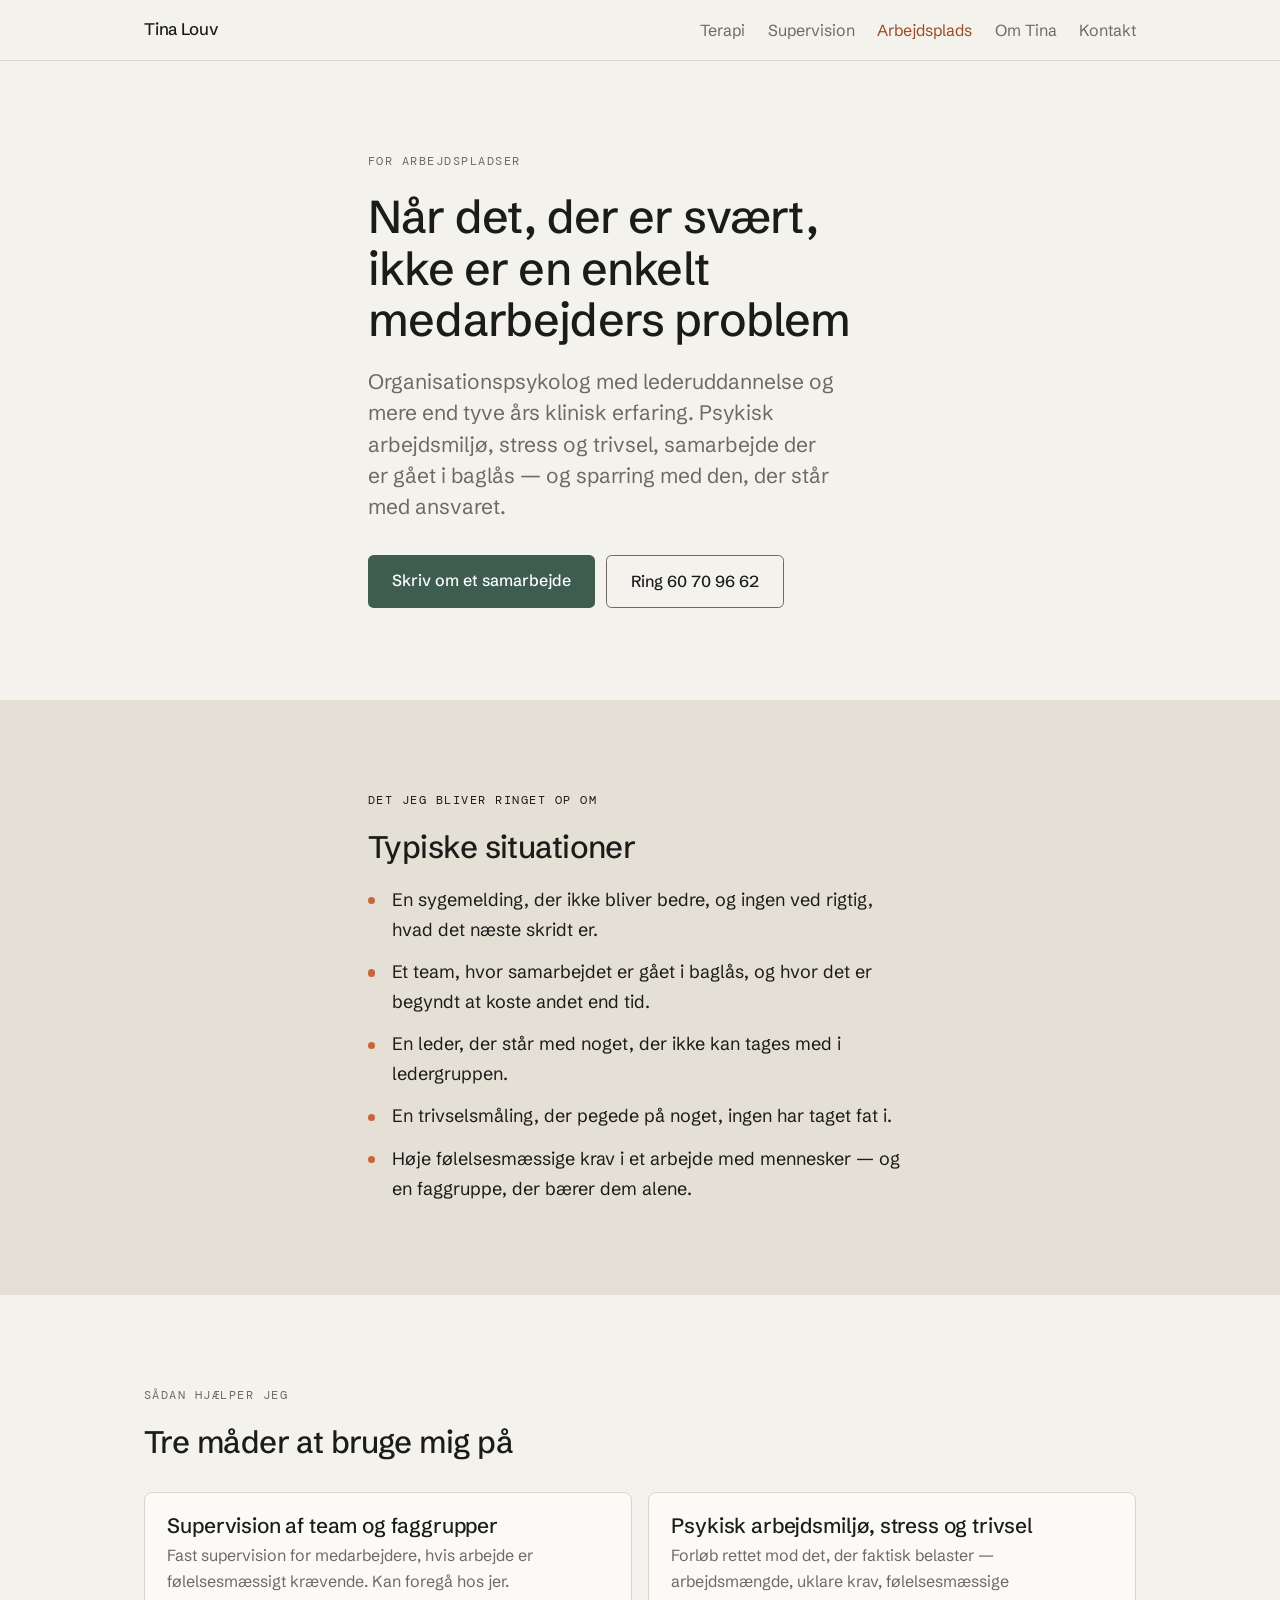
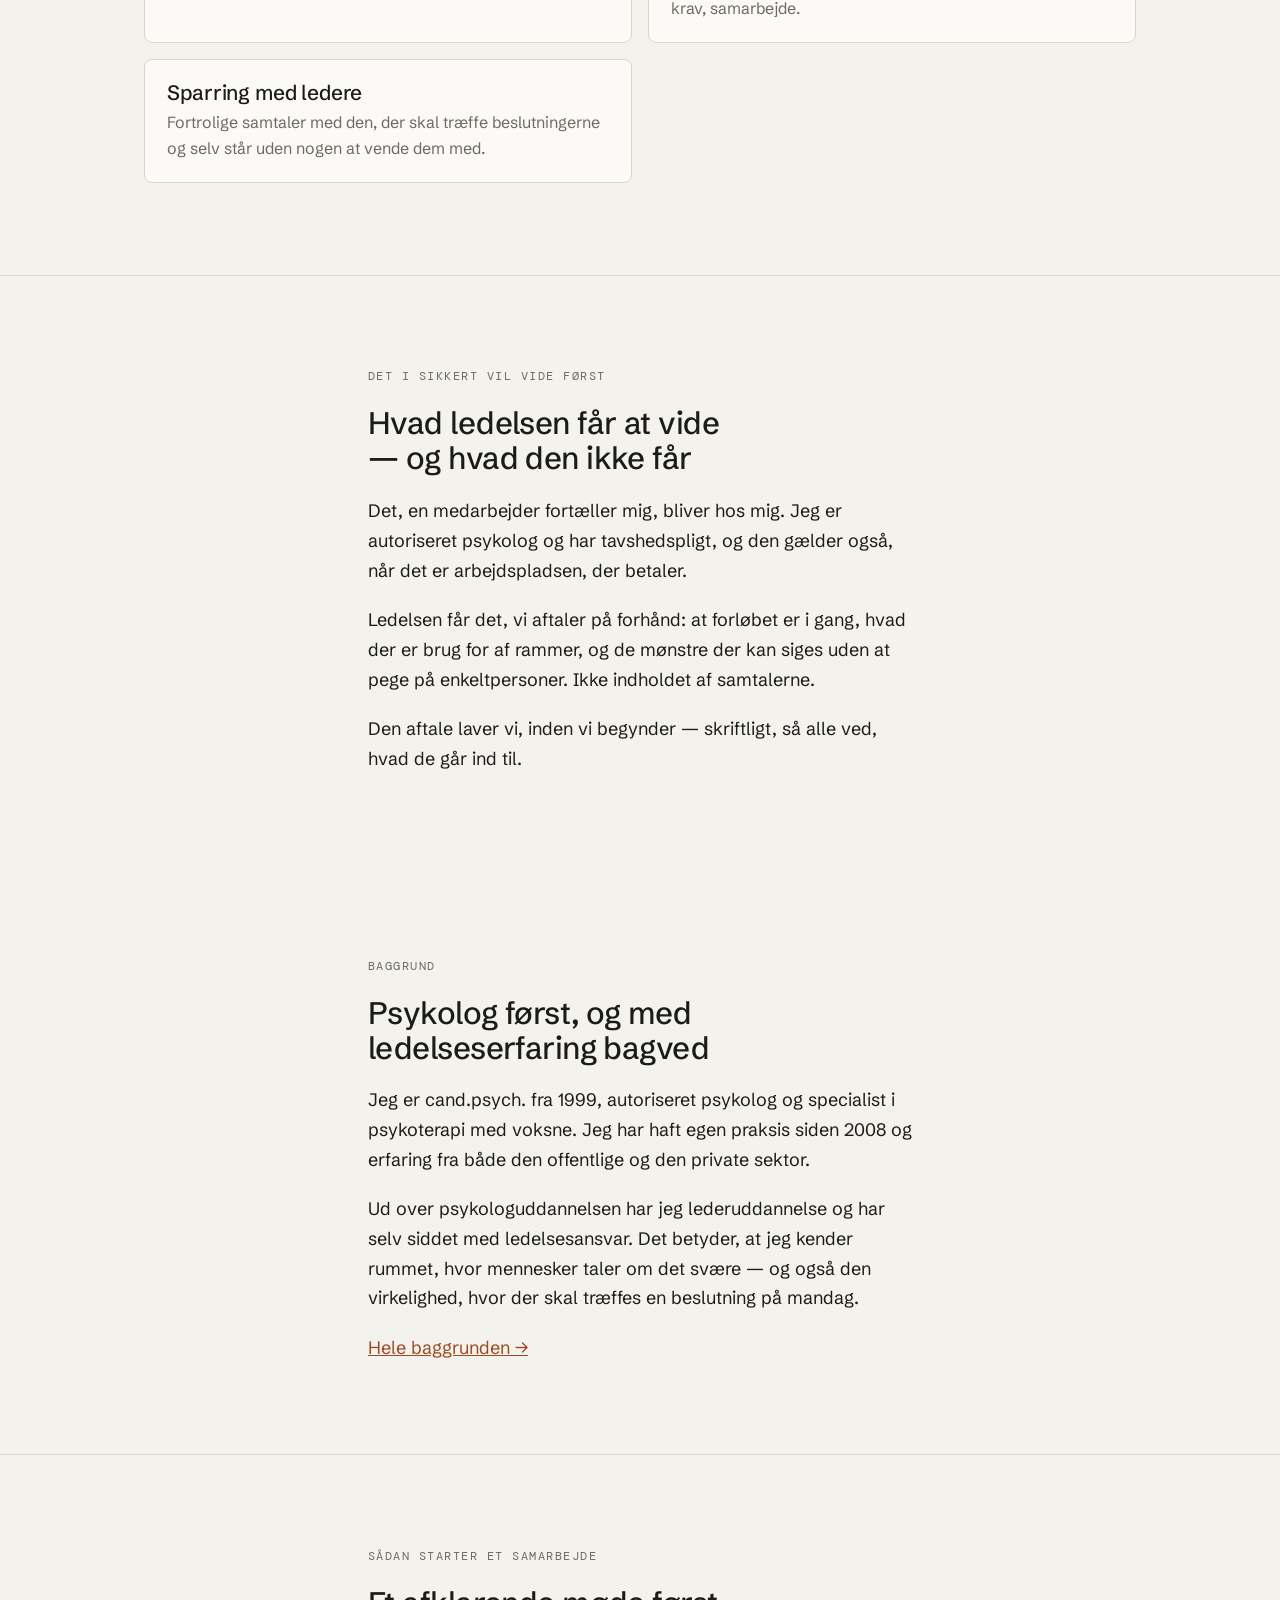
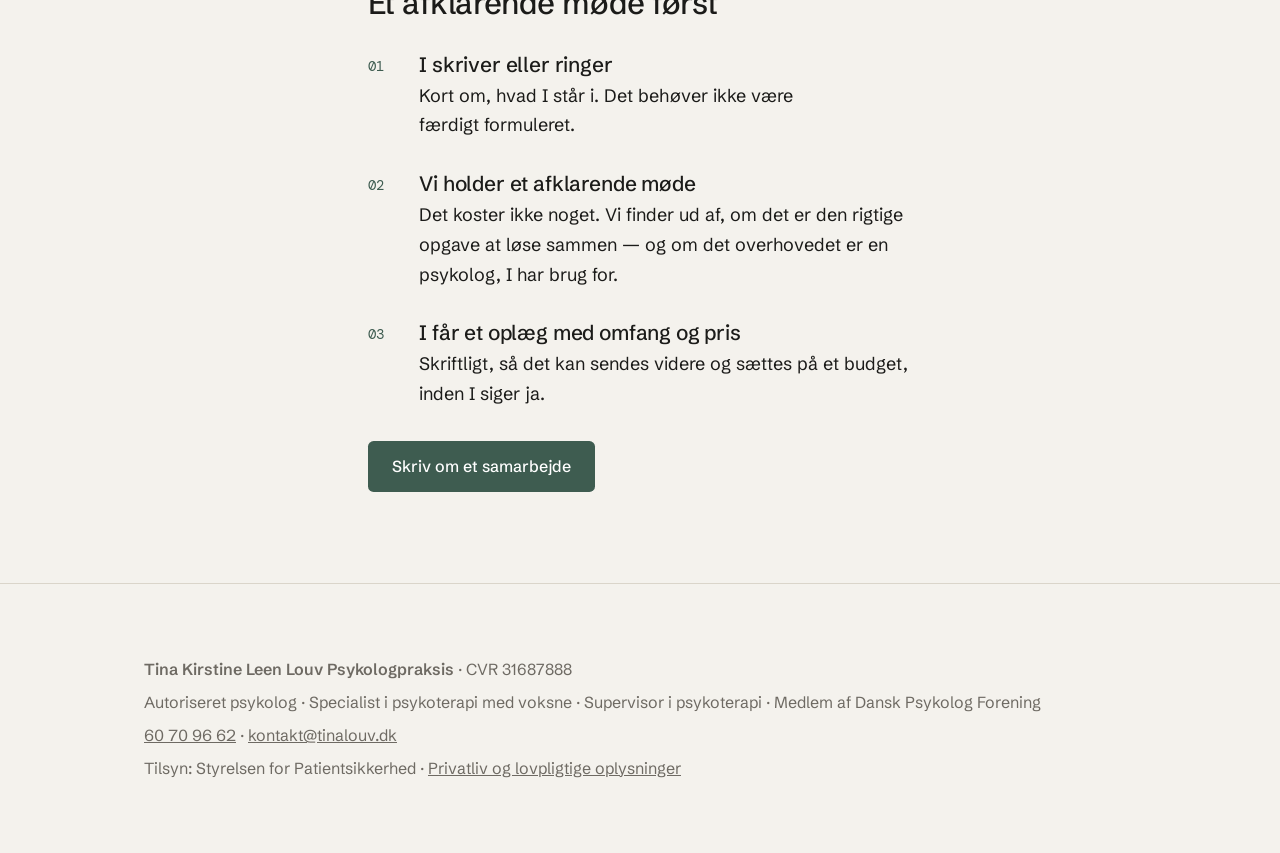
==== arbejdsplads.html @ efa14cd9 "Hele siden bygget om: forretningssite i seks sider Struktur (efter 22 danske psykologsider + 33 genn" ====
<!doctype html>
<html lang="da">
<head>
<meta charset="utf-8">
<meta name="viewport" content="width=device-width,initial-scale=1">
<title>Psykisk arbejdsmiljø, stress og ledelse</title>
<meta name="description" content="Organisationspsykolog med lederuddannelse. Psykisk arbejdsmiljø, stress og trivsel, samarbejde der er gået i baglås, og sparring med ledere. København.">
<link rel="preconnect" href="https://fonts.googleapis.com">
<link rel="preconnect" href="https://fonts.gstatic.com" crossorigin>
<link href="https://fonts.googleapis.com/css2?family=Schibsted+Grotesk:wght@400;500;600&family=DM+Mono:wght@400&display=swap" rel="stylesheet">
<link rel="icon" href="favicon.svg" type="image/svg+xml">
<meta name="robots" content="noindex">
<link rel="stylesheet" href="style.css">
</head>
<body>

<nav class="nav">
  <div class="nav-inder">
    <a class="maerke" href="index.html">Tina Louv</a>
    <div class="nav-links">
      <a href="index.html#samtaler">Terapi</a>
      <a href="supervision.html">Supervision</a>
      <a href="arbejdsplads.html" aria-current="page">Arbejdsplads</a>
      <a href="om.html">Om Tina</a>
      <a href="kontakt.html">Kontakt</a>
    </div>
  </div>
</nav>

<main>

<header class="hero">
  <div class="bred smal">
    <p class="maerkat">For arbejdspladser</p>
    <h1>Når det, der er svært, ikke er en enkelt medarbejders problem</h1>
    <p class="lead">Organisationspsykolog med lederuddannelse og mere end tyve års klinisk erfaring. Psykisk arbejdsmiljø, stress og trivsel, samarbejde der er gået i baglås — og sparring med den, der står med ansvaret.</p>
    <div class="knapper">
      <a class="knap" href="kontakt.html">Skriv om et samarbejde</a>
      <a class="knap-let" href="tel:+4560709662">Ring 60 70 96 62</a>
    </div>
  </div>
</header>

<section class="baand">
  <div class="bred smal">
    <p class="maerkat">Det jeg bliver ringet op om</p>
    <h2>Typiske situationer</h2>
    <ul class="genkend">
      <li>En sygemelding, der ikke bliver bedre, og ingen ved rigtig, hvad det næste skridt er.</li>
      <li>Et team, hvor samarbejdet er gået i baglås, og hvor det er begyndt at koste andet end tid.</li>
      <li>En leder, der står med noget, der ikke kan tages med i ledergruppen.</li>
      <li>En trivselsmåling, der pegede på noget, ingen har taget fat i.</li>
      <li>Høje følelsesmæssige krav i et arbejde med mennesker — og en faggruppe, der bærer dem alene.</li>
    </ul>
  </div>
</section>

<section>
  <div class="bred">
    <div class="smal">
      <p class="maerkat">Sådan hjælper jeg</p>
      <h2>Tre måder at bruge mig på</h2>
    </div>
    <div class="kort-net">
      <div class="kort">
        <h3>Supervision af team og faggrupper</h3>
        <p>Fast supervision for medarbejdere, hvis arbejde er følelsesmæssigt krævende. Kan foregå hos jer.</p>
      </div>
      <div class="kort">
        <h3>Psykisk arbejdsmiljø, stress og trivsel</h3>
        <p>Forløb rettet mod det, der faktisk belaster — arbejdsmængde, uklare krav, følelsesmæssige krav, samarbejde.</p>
      </div>
      <div class="kort">
        <h3>Sparring med ledere</h3>
        <p>Fortrolige samtaler med den, der skal træffe beslutningerne og selv står uden nogen at vende dem med.</p>
      </div>
    </div>
  </div>
</section>

<section class="stribe">
  <div class="bred smal">
    <p class="maerkat">Det I sikkert vil vide først</p>
    <h2>Hvad ledelsen får at vide — og hvad den ikke får</h2>
    <p>Det, en medarbejder fortæller mig, bliver hos mig. Jeg er autoriseret psykolog og har tavshedspligt, og den gælder også, når det er arbejdspladsen, der betaler.</p>
    <p>Ledelsen får det, vi aftaler på forhånd: at forløbet er i gang, hvad der er brug for af rammer, og de mønstre der kan siges uden at pege på enkeltpersoner. Ikke indholdet af samtalerne.</p>
    <p>Den aftale laver vi, inden vi begynder — skriftligt, så alle ved, hvad de går ind til.</p>
  </div>
</section>

<section>
  <div class="bred smal">
    <p class="maerkat">Baggrund</p>
    <h2>Psykolog først, og med ledelseserfaring bagved</h2>
    <p>Jeg er cand.psych. fra 1999, autoriseret psykolog og specialist i psykoterapi med voksne. Jeg har haft egen praksis siden 2008 og erfaring fra både den offentlige og den private sektor.</p>
    <p>Ud over psykologuddannelsen har jeg lederuddannelse og har selv siddet med ledelsesansvar. Det betyder, at jeg kender rummet, hvor mennesker taler om det svære — og også den virkelighed, hvor der skal træffes en beslutning på mandag.</p>
    <p><a href="om.html">Hele baggrunden →</a></p>
  </div>
</section>

<section class="stribe">
  <div class="bred smal">
    <p class="maerkat">Sådan starter et samarbejde</p>
    <h2>Et afklarende møde først</h2>
    <ol class="trin">
      <li><div>
        <h3>I skriver eller ringer</h3>
        <p>Kort om, hvad I står i. Det behøver ikke være færdigt formuleret.</p>
      </div></li>
      <li><div>
        <h3>Vi holder et afklarende møde</h3>
        <p>Det koster ikke noget. Vi finder ud af, om det er den rigtige opgave at løse sammen — og om det overhovedet er en psykolog, I har brug for.</p>
      </div></li>
      <li><div>
        <h3>I får et oplæg med omfang og pris</h3>
        <p>Skriftligt, så det kan sendes videre og sættes på et budget, inden I siger ja.</p>
      </div></li>
    </ol>
    <div class="knapper">
      <a class="knap" href="kontakt.html">Skriv om et samarbejde</a>
    </div>
  </div>
</section>

</main>

<footer>
  <div class="bred footer-net">
    <div><strong>Tina Kirstine Leen Louv Psykologpraksis</strong> · CVR 31687888</div>
    <div>Autoriseret psykolog · Specialist i psykoterapi med voksne · Supervisor i psykoterapi · Medlem af Dansk Psykolog Forening</div>
    <div><a href="tel:+4560709662">60 70 96 62</a> · <a href="mailto:kontakt@tinalouv.dk">kontakt@tinalouv.dk</a></div>
    <div>Tilsyn: Styrelsen for Patientsikkerhed · <a href="privatlivspolitik.html">Privatliv og lovpligtige oplysninger</a></div>
  </div>
</footer>

</body>
</html>
---- style.css ----
/* tinalouv.dk — Rolig grotesk
   Varmen kommer fra farve og luft, ikke fra skriften.
   Alle tekstfarver er kontrastmaalt mod deres egen baggrund (WCAG AA). */

:root{
  --grund:#F4F2ED;      /* varm off-white — aldrig ren hvid */
  --tone:#E4E0D6;       /* sektionsskift */
  --flade:#FBFAF7;      /* kort */
  --ink:#1B1B19;        /* 15.42:1 paa grund */
  --ink-blod:#6E6A63;   /*  4.81:1 paa grund — kun paa grund, ikke paa tone */
  --gron:#3E5C50;       /*  6.58:1 som tekst · hvid ovenpaa 7.36:1 */
  --gron-dyb:#2E463D;
  --ler:#C8663B;        /* KUN flade. Aldrig tekst, aldrig hvid ovenpaa */
  --link:#9C4A24;       /*  5.49:1 paa grund */
  --streg:#DAD5CA;

  --maal:34rem;         /* ca. 69 tegn pr. linje */
  --bred:min(100% - 2.5rem,62rem);

  --fs-h1:clamp(2rem,1.62rem + 1.62vw,2.875rem);
  --fs-h2:clamp(1.5rem,1.32rem + 0.78vw,1.95rem);
  --fs-h3:clamp(1.15rem,1.09rem + 0.28vw,1.3rem);
  --fs-lead:clamp(1.18rem,1.13rem + 0.23vw,1.31rem);
  --fs-body:clamp(1.06rem,1.03rem + 0.12vw,1.125rem);
  --fs-lille:clamp(.9375rem,.91rem + 0.12vw,1rem);

  --luft-s:clamp(1rem,.89rem + .46vw,1.25rem);
  --luft-m:clamp(1.5rem,1.28rem + .93vw,2rem);
  --luft-l:clamp(2.25rem,1.93rem + 1.39vw,3rem);
  --luft-xl:clamp(3.5rem,3.07rem + 1.85vw,4.5rem);
  --sektion:clamp(3.5rem,2.6rem + 3.9vw,6rem);
}

*{box-sizing:border-box}
html{scroll-behavior:smooth}
body{
  margin:0;background:var(--grund);color:var(--ink);
  font-family:"Schibsted Grotesk",-apple-system,BlinkMacSystemFont,"Segoe UI",Helvetica,Arial,sans-serif;
  font-size:var(--fs-body);line-height:1.65;-webkit-font-smoothing:antialiased;
}
h1,h2,h3{font-weight:500;line-height:1.12;letter-spacing:-.018em;margin:0;text-wrap:balance;hyphens:manual}
h1{font-size:var(--fs-h1)}
h2{font-size:var(--fs-h2);margin-bottom:var(--luft-s)}
h3{font-size:var(--fs-h3);letter-spacing:-.008em;margin-bottom:.3rem}
p{margin:0 0 var(--luft-s);hyphens:auto;-webkit-hyphens:auto;hyphenate-limit-chars:8 4 3;text-wrap:pretty}
p:last-child{margin-bottom:0}
a{color:var(--link)}
strong{font-weight:600}

.bred{width:var(--bred);margin-inline:auto}
.smal{max-width:var(--maal)}
.lead{font-size:var(--fs-lead);line-height:1.5;color:var(--ink-blod)}

.maerkat{
  font-family:"DM Mono",ui-monospace,SFMono-Regular,Menlo,monospace;
  font-size:.72rem;letter-spacing:.13em;text-transform:uppercase;
  color:var(--ink-blod);margin:0 0 var(--luft-s);
}

/* --- navigation --- */
.nav{border-bottom:1px solid var(--streg);background:var(--grund)}
.nav-inder{width:var(--bred);margin-inline:auto;display:flex;align-items:center;justify-content:space-between;gap:1rem;padding:1rem 0;flex-wrap:wrap}
.maerke{font-size:1.05rem;font-weight:500;letter-spacing:-.01em;text-decoration:none;color:var(--ink);white-space:nowrap}
.nav-links{display:flex;gap:1.4rem;flex-wrap:wrap}
.nav-links a{color:var(--ink-blod);text-decoration:none;font-size:var(--fs-lille)}
.nav-links a:hover,.nav-links a[aria-current="page"]{color:var(--link)}

/* --- knapper --- */
.knap,.knap-let{
  display:inline-block;text-decoration:none;font-size:1rem;font-weight:500;
  padding:.8rem 1.5rem;border-radius:.35rem;min-height:44px;line-height:1.6;
  transition:background-color .16s ease,border-color .16s ease;
}
.knap{background:var(--gron);color:#fff}
.knap:hover{background:var(--gron-dyb)}
.knap-let{background:transparent;color:var(--ink);border:1px solid var(--ink-blod)}
.knap-let:hover{border-color:var(--gron);color:var(--gron)}
.knapper{display:flex;flex-wrap:wrap;gap:.7rem;margin-top:var(--luft-m)}
a[href^="tel:"]{white-space:nowrap;font-variant-numeric:tabular-nums}

/* --- hero --- */
.hero{padding:var(--sektion) 0}
.hero-net{display:grid;gap:var(--luft-l)}
.portraet-ramme{background:var(--ler);border-radius:.75rem;padding:.9rem;width:min(20rem,80vw)}
.portraet{display:block;width:100%;height:auto;border-radius:.4rem}
.hero h1{margin-bottom:var(--luft-s);max-width:18ch}
.hero .lead{max-width:32rem}
.tillid{
  font-family:"DM Mono",monospace;font-size:.78rem;letter-spacing:.04em;
  color:var(--ink-blod);margin:var(--luft-m) 0 0;line-height:1.7;
}
.citat{
  margin:var(--luft-m) 0 0;padding-left:1.1rem;border-left:2px solid var(--gron);
  font-size:var(--fs-lead);line-height:1.5;max-width:30rem;
}
.citat cite{
  display:block;margin-top:.6rem;font-style:normal;
  font-family:"DM Mono",monospace;font-size:.72rem;letter-spacing:.1em;
  text-transform:uppercase;color:var(--ink-blod);
}

/* --- sektioner --- */
section{padding:var(--sektion) 0}
.baand{background:var(--tone)}
.baand .maerkat,.baand .lead{color:var(--ink)}
.stribe{border-top:1px solid var(--streg)}

/* liste med genkendelse */
.genkend{list-style:none;padding:0;margin:0;display:grid;gap:.8rem;max-width:var(--maal)}
.genkend li{padding-left:1.5rem;position:relative}
.genkend li::before{content:"";position:absolute;left:0;top:.68em;width:.45rem;height:.45rem;border-radius:50%;background:var(--ler)}

/* kort */
.kort-net{display:grid;gap:1rem;margin-top:var(--luft-m)}
@media(min-width:44rem){.kort-net{grid-template-columns:repeat(2,1fr)}}
.kort{background:var(--flade);border:1px solid var(--streg);border-radius:.5rem;padding:1.3rem 1.4rem}
.kort p{font-size:var(--fs-lille);color:var(--ink-blod);margin:0}
.baand .kort p{color:var(--ink-blod)}

/* nummererede trin */
.trin{counter-reset:t;list-style:none;padding:0;margin:var(--luft-m) 0 0;display:grid;gap:var(--luft-m);max-width:var(--maal)}
.trin li{counter-increment:t;display:grid;grid-template-columns:2.2rem 1fr;gap:1rem;align-items:start}
.trin li::before{
  content:counter(t,decimal-leading-zero);
  font-family:"DM Mono",monospace;font-size:.85rem;color:var(--gron);
  padding-top:.2rem;font-variant-numeric:tabular-nums;
}

/* definitionsliste */
dl.praktisk{display:grid;gap:.2rem 2rem;margin:var(--luft-m) 0 0;max-width:var(--maal)}
dl.praktisk dt{font-family:"DM Mono",monospace;font-size:.72rem;letter-spacing:.11em;text-transform:uppercase;color:var(--ink-blod);margin-top:var(--luft-s)}
dl.praktisk dd{margin:0}
@media(min-width:44rem){
  dl.praktisk{grid-template-columns:11rem 1fr}
  dl.praktisk dt{margin-top:.5rem}
  dl.praktisk dd{margin-top:.5rem}
}

/* fagfolk-doer */
.doer{border-top:1px solid var(--streg);border-bottom:1px solid var(--streg);padding:var(--luft-l) 0}
.doer h2{font-size:var(--fs-h3);margin-bottom:.4rem}
.doer p{color:var(--ink-blod);max-width:var(--maal)}
.doer-links{display:flex;flex-wrap:wrap;gap:1.5rem;margin-top:var(--luft-s)}
.doer-links a{font-size:var(--fs-lille)}

/* fakta */
.fakta{list-style:none;padding:0;margin:var(--luft-m) 0 0;display:grid;gap:.55rem;max-width:var(--maal)}
.fakta li{padding-left:1.5rem;position:relative}
.fakta li::before{content:"";position:absolute;left:.05rem;top:.72em;width:.7rem;height:1px;background:var(--gron)}

footer{border-top:1px solid var(--streg);padding:var(--luft-xl) 0;color:var(--ink-blod);font-size:var(--fs-lille)}
footer a{color:var(--ink-blod)}
.footer-net{display:grid;gap:.4rem}

:focus-visible{outline:2px solid var(--gron);outline-offset:3px;border-radius:3px}
@media(prefers-reduced-motion:reduce){*{transition-duration:.01ms!important;animation-duration:.01ms!important}}

@media(min-width:52rem){
  .hero-net{grid-template-columns:20rem 1fr;align-items:center;gap:var(--luft-xl)}
}
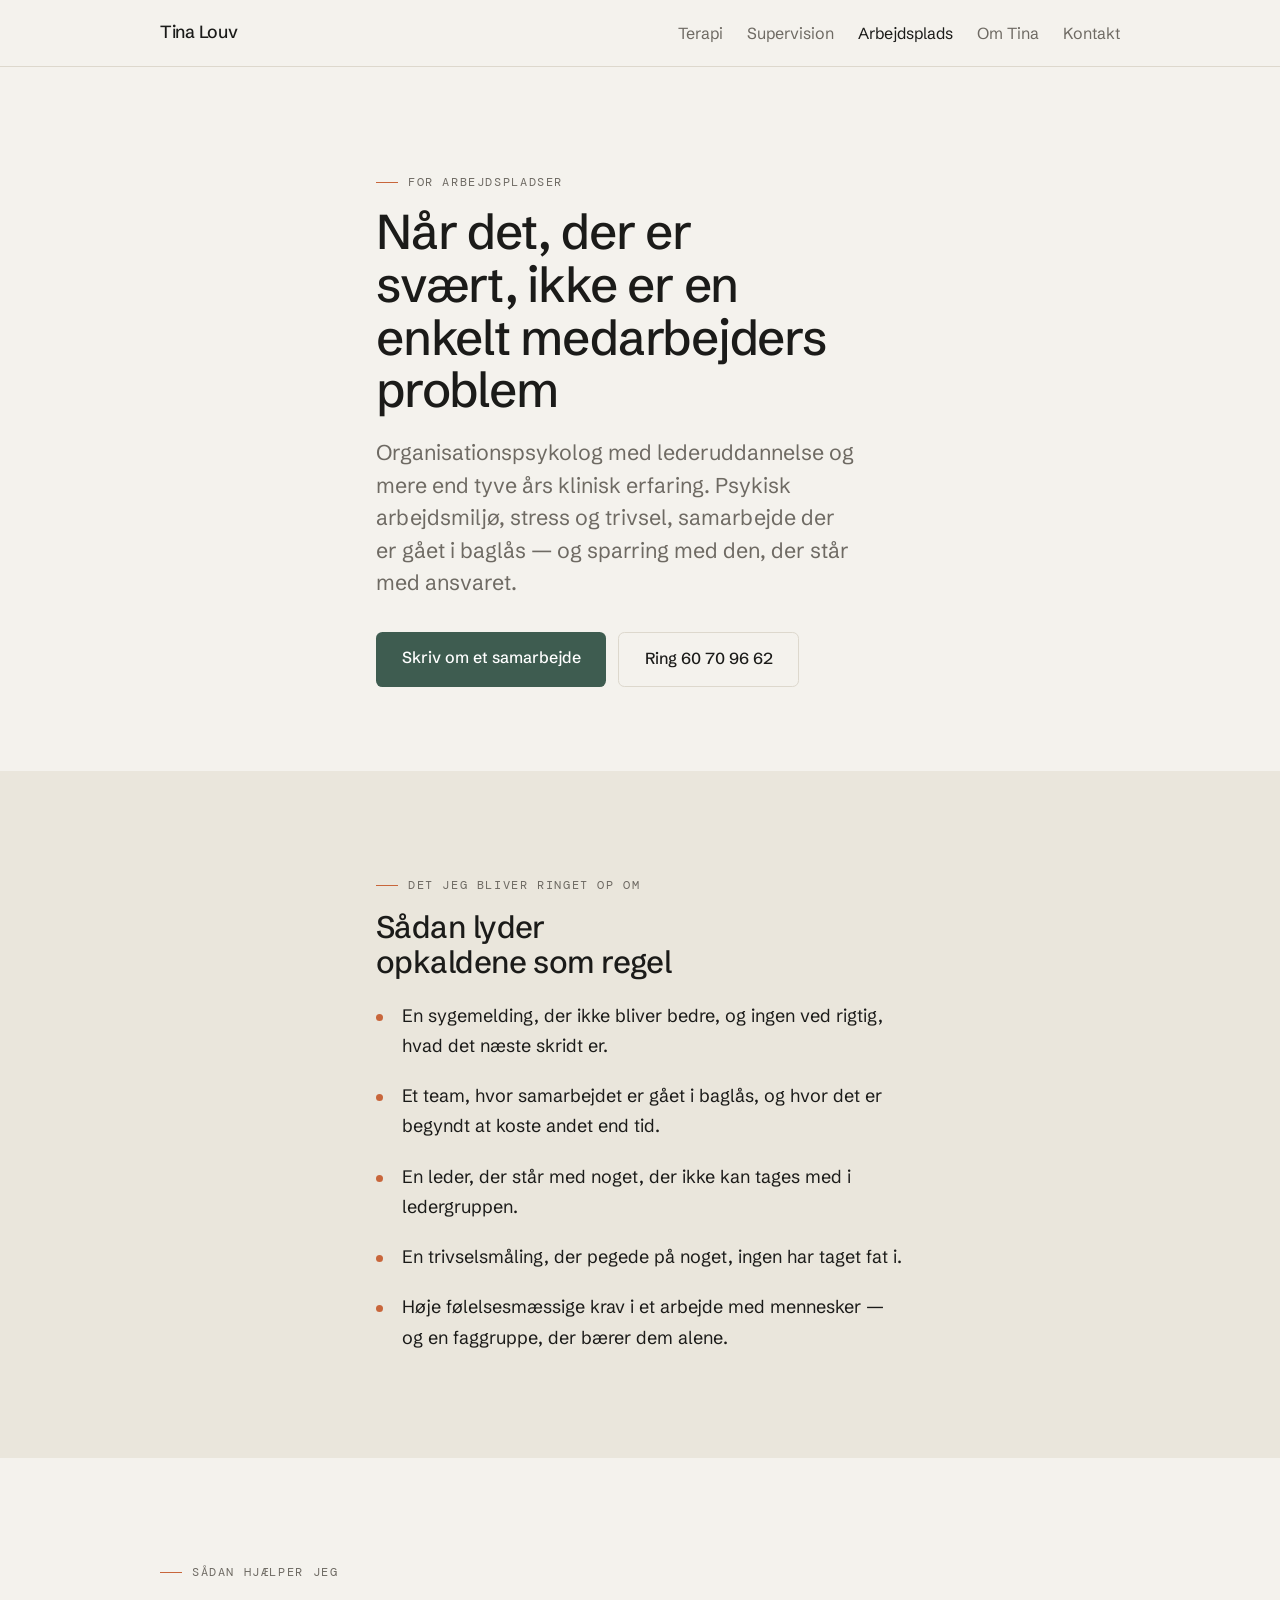
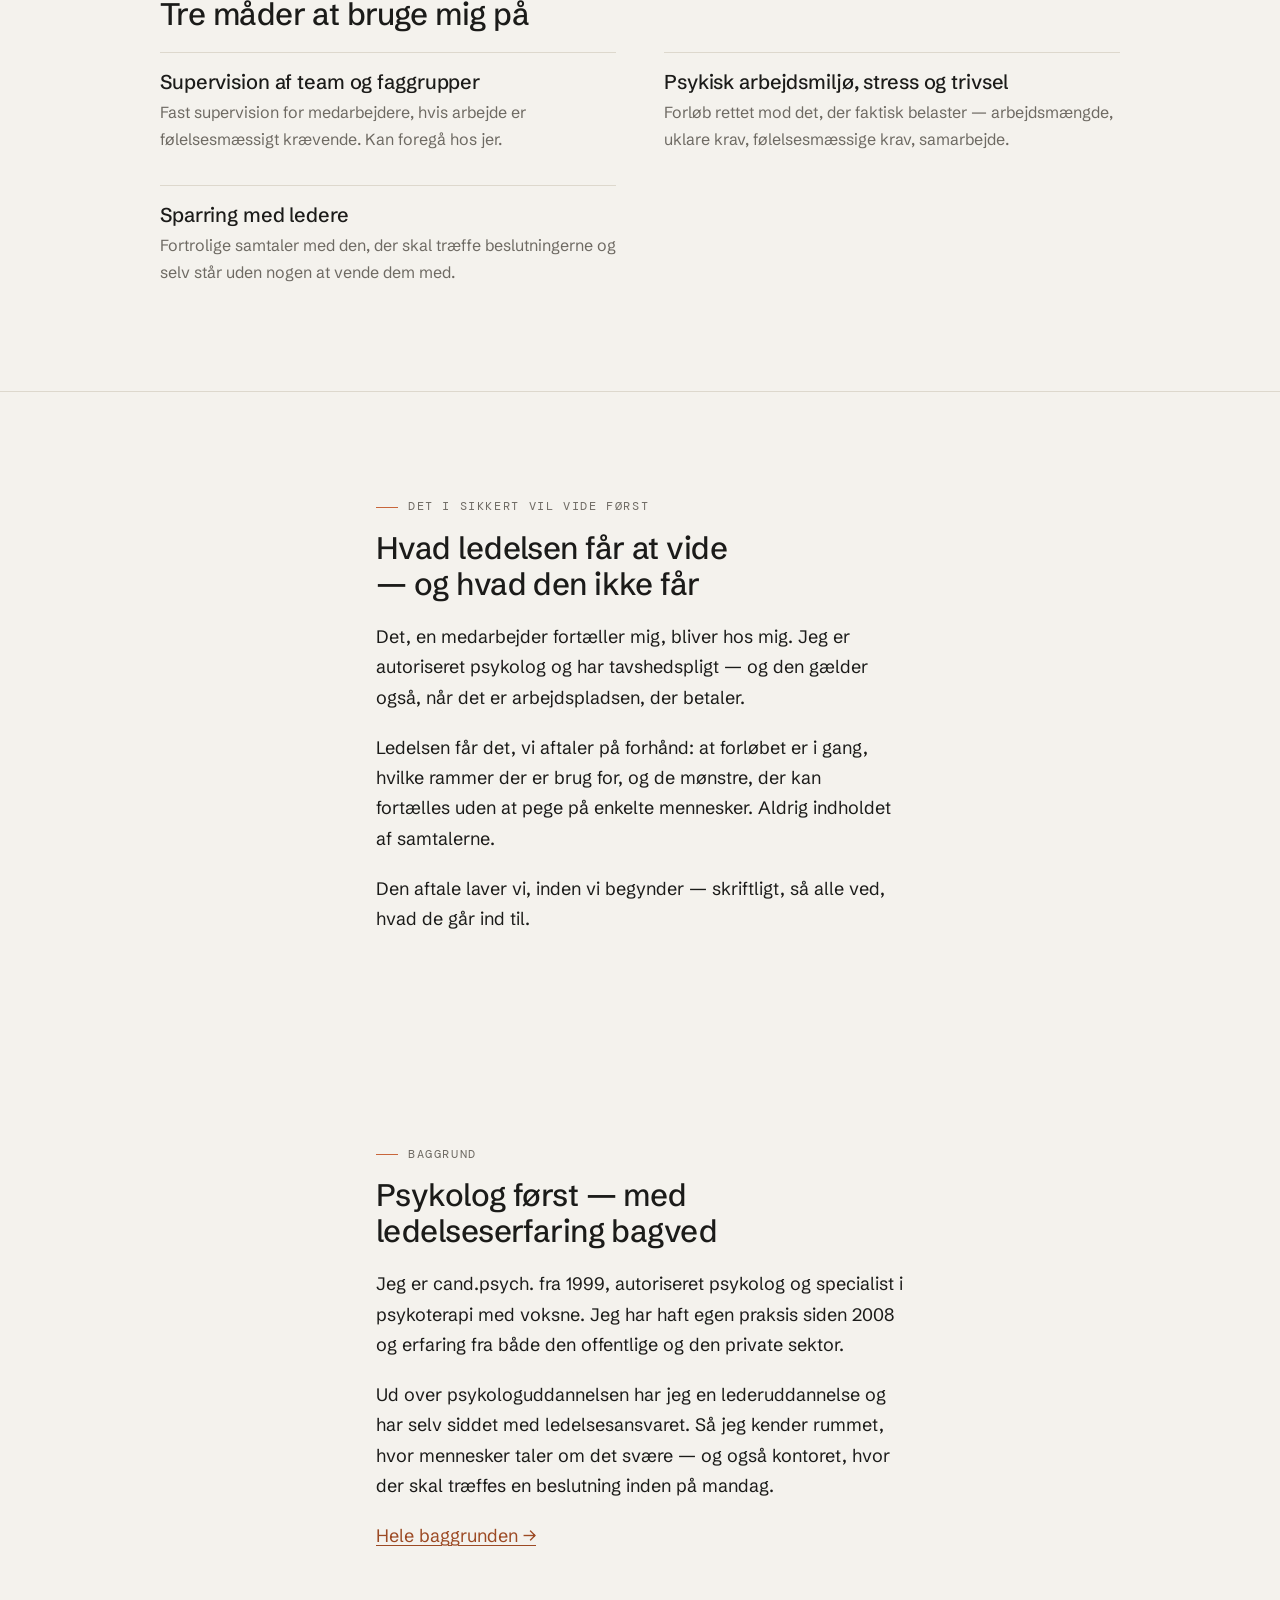
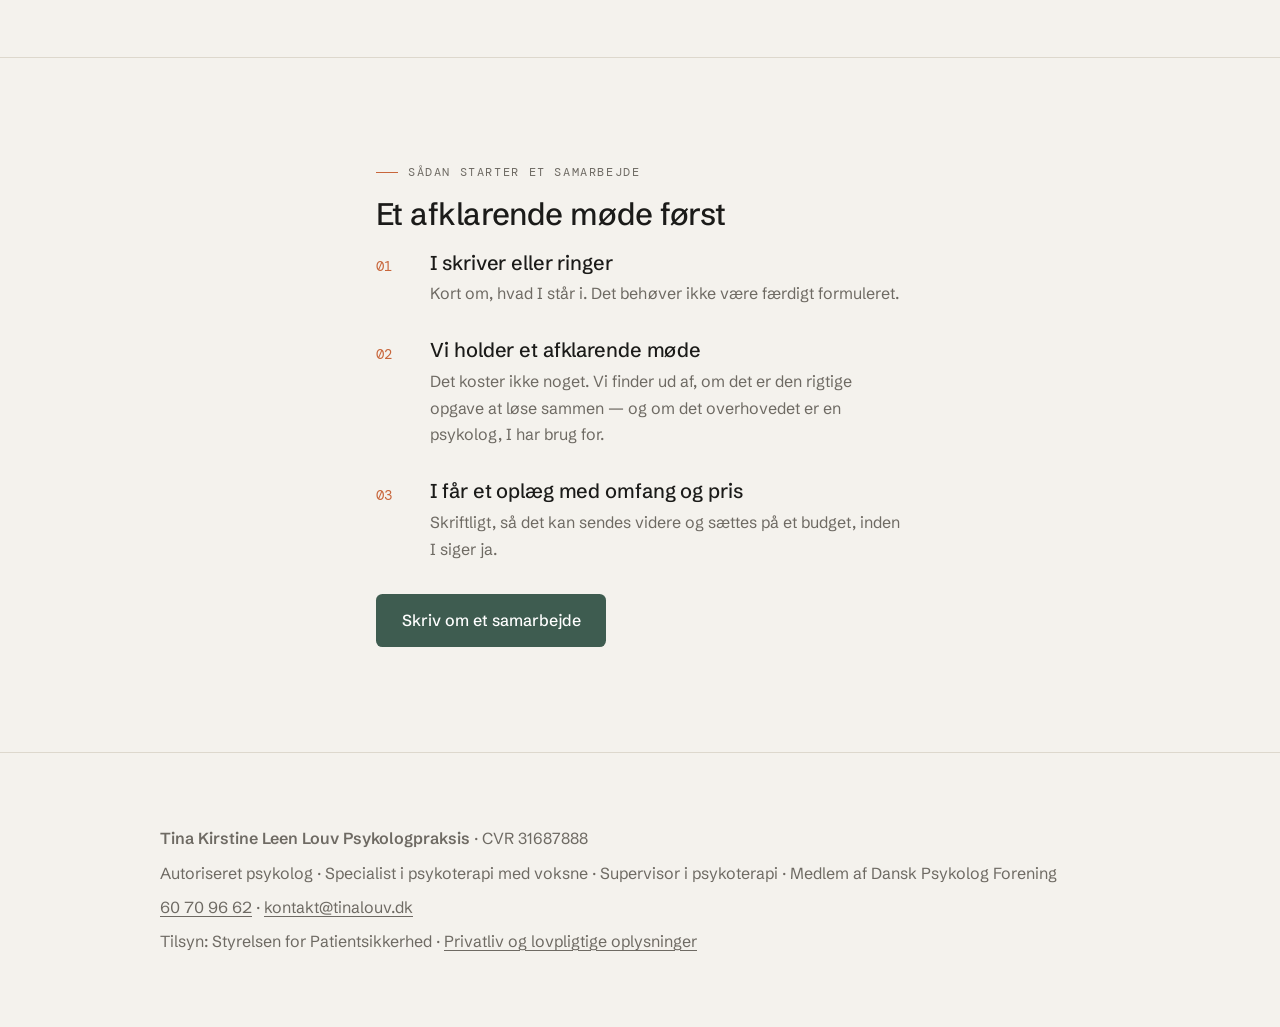
==== commit 0f7a19c1: "Varmere dansk, kassen om portraettet fjernet, mere luft - Portraettet staar nu frit med bloede hjoer" ====
--- a/arbejdsplads.html
+++ b/arbejdsplads.html
@@ -44,7 +44,7 @@
 <section class="baand">
   <div class="bred smal">
     <p class="maerkat">Det jeg bliver ringet op om</p>
-    <h2>Typiske situationer</h2>
+    <h2>Sådan lyder opkaldene som regel</h2>
     <ul class="genkend">
       <li>En sygemelding, der ikke bliver bedre, og ingen ved rigtig, hvad det næste skridt er.</li>
       <li>Et team, hvor samarbejdet er gået i baglås, og hvor det er begyndt at koste andet end tid.</li>
@@ -82,8 +82,8 @@
   <div class="bred smal">
     <p class="maerkat">Det I sikkert vil vide først</p>
     <h2>Hvad ledelsen får at vide — og hvad den ikke får</h2>
-    <p>Det, en medarbejder fortæller mig, bliver hos mig. Jeg er autoriseret psykolog og har tavshedspligt, og den gælder også, når det er arbejdspladsen, der betaler.</p>
-    <p>Ledelsen får det, vi aftaler på forhånd: at forløbet er i gang, hvad der er brug for af rammer, og de mønstre der kan siges uden at pege på enkeltpersoner. Ikke indholdet af samtalerne.</p>
+    <p>Det, en medarbejder fortæller mig, bliver hos mig. Jeg er autoriseret psykolog og har tavshedspligt — og den gælder også, når det er arbejdspladsen, der betaler.</p>
+    <p>Ledelsen får det, vi aftaler på forhånd: at forløbet er i gang, hvilke rammer der er brug for, og de mønstre, der kan fortælles uden at pege på enkelte mennesker. Aldrig indholdet af samtalerne.</p>
     <p>Den aftale laver vi, inden vi begynder — skriftligt, så alle ved, hvad de går ind til.</p>
   </div>
 </section>
@@ -91,9 +91,9 @@
 <section>
   <div class="bred smal">
     <p class="maerkat">Baggrund</p>
-    <h2>Psykolog først, og med ledelseserfaring bagved</h2>
+    <h2>Psykolog først — med ledelseserfaring bagved</h2>
     <p>Jeg er cand.psych. fra 1999, autoriseret psykolog og specialist i psykoterapi med voksne. Jeg har haft egen praksis siden 2008 og erfaring fra både den offentlige og den private sektor.</p>
-    <p>Ud over psykologuddannelsen har jeg lederuddannelse og har selv siddet med ledelsesansvar. Det betyder, at jeg kender rummet, hvor mennesker taler om det svære — og også den virkelighed, hvor der skal træffes en beslutning på mandag.</p>
+    <p>Ud over psykologuddannelsen har jeg en lederuddannelse og har selv siddet med ledelsesansvaret. Så jeg kender rummet, hvor mennesker taler om det svære — og også kontoret, hvor der skal træffes en beslutning inden på mandag.</p>
     <p><a href="om.html">Hele baggrunden →</a></p>
   </div>
 </section>
--- a/style.css
+++ b/style.css
@@ -1,26 +1,26 @@
-/* tinalouv.dk — Rolig grotesk
+/* tinalouv.dk — rolig grotesk
    Varmen kommer fra farve og luft, ikke fra skriften.
    Alle tekstfarver er kontrastmaalt mod deres egen baggrund (WCAG AA). */
 
 :root{
   --grund:#F4F2ED;      /* varm off-white — aldrig ren hvid */
-  --tone:#E4E0D6;       /* sektionsskift */
+  --tone:#EAE6DC;       /* sektionsskift */
   --flade:#FBFAF7;      /* kort */
   --ink:#1B1B19;        /* 15.42:1 paa grund */
-  --ink-blod:#6E6A63;   /*  4.81:1 paa grund — kun paa grund, ikke paa tone */
+  --ink-blod:#6E6A63;   /*  4.81:1 paa grund */
   --gron:#3E5C50;       /*  6.58:1 som tekst · hvid ovenpaa 7.36:1 */
   --gron-dyb:#2E463D;
-  --ler:#C8663B;        /* KUN flade. Aldrig tekst, aldrig hvid ovenpaa */
+  --ler:#C8663B;        /* KUN prikker og flader. Aldrig tekst */
   --link:#9C4A24;       /*  5.49:1 paa grund */
-  --streg:#DAD5CA;
+  --streg:#DDD8CD;
 
-  --maal:34rem;         /* ca. 69 tegn pr. linje */
-  --bred:min(100% - 2.5rem,62rem);
+  --maal:33rem;         /* ca. 68 tegn pr. linje */
+  --bred:min(100% - 2.5rem,60rem);
 
-  --fs-h1:clamp(2rem,1.62rem + 1.62vw,2.875rem);
+  --fs-h1:clamp(2.05rem,1.63rem + 1.78vw,3.05rem);
   --fs-h2:clamp(1.5rem,1.32rem + 0.78vw,1.95rem);
-  --fs-h3:clamp(1.15rem,1.09rem + 0.28vw,1.3rem);
-  --fs-lead:clamp(1.18rem,1.13rem + 0.23vw,1.31rem);
+  --fs-h3:clamp(1.12rem,1.07rem + 0.23vw,1.25rem);
+  --fs-lead:clamp(1.19rem,1.13rem + 0.26vw,1.34rem);
   --fs-body:clamp(1.06rem,1.03rem + 0.12vw,1.125rem);
   --fs-lille:clamp(.9375rem,.91rem + 0.12vw,1rem);
 
@@ -28,7 +28,7 @@
   --luft-m:clamp(1.5rem,1.28rem + .93vw,2rem);
   --luft-l:clamp(2.25rem,1.93rem + 1.39vw,3rem);
   --luft-xl:clamp(3.5rem,3.07rem + 1.85vw,4.5rem);
-  --sektion:clamp(3.5rem,2.6rem + 3.9vw,6rem);
+  --sektion:clamp(4rem,2.9rem + 4.6vw,7rem);
 }
 
 *{box-sizing:border-box}
@@ -36,65 +36,69 @@
 body{
   margin:0;background:var(--grund);color:var(--ink);
   font-family:"Schibsted Grotesk",-apple-system,BlinkMacSystemFont,"Segoe UI",Helvetica,Arial,sans-serif;
-  font-size:var(--fs-body);line-height:1.65;-webkit-font-smoothing:antialiased;
+  font-size:var(--fs-body);line-height:1.68;-webkit-font-smoothing:antialiased;
 }
-h1,h2,h3{font-weight:500;line-height:1.12;letter-spacing:-.018em;margin:0;text-wrap:balance;hyphens:manual}
-h1{font-size:var(--fs-h1)}
-h2{font-size:var(--fs-h2);margin-bottom:var(--luft-s)}
-h3{font-size:var(--fs-h3);letter-spacing:-.008em;margin-bottom:.3rem}
+h1,h2,h3{font-weight:500;line-height:1.14;letter-spacing:-.018em;margin:0;text-wrap:balance;hyphens:manual}
+h1{font-size:var(--fs-h1);line-height:1.08;letter-spacing:-.025em}
+h2{font-size:var(--fs-h2);margin-bottom:var(--luft-s);max-width:22ch}
+h3{font-size:var(--fs-h3);letter-spacing:-.006em;margin-bottom:.35rem}
 p{margin:0 0 var(--luft-s);hyphens:auto;-webkit-hyphens:auto;hyphenate-limit-chars:8 4 3;text-wrap:pretty}
 p:last-child{margin-bottom:0}
-a{color:var(--link)}
+a{color:var(--link);text-underline-offset:.18em;text-decoration-thickness:1px}
 strong{font-weight:600}
 
 .bred{width:var(--bred);margin-inline:auto}
 .smal{max-width:var(--maal)}
-.lead{font-size:var(--fs-lead);line-height:1.5;color:var(--ink-blod)}
+.lead{font-size:var(--fs-lead);line-height:1.52;color:var(--ink-blod);max-width:30rem}
 
 .maerkat{
   font-family:"DM Mono",ui-monospace,SFMono-Regular,Menlo,monospace;
-  font-size:.72rem;letter-spacing:.13em;text-transform:uppercase;
-  color:var(--ink-blod);margin:0 0 var(--luft-s);
+  font-size:.72rem;letter-spacing:.14em;text-transform:uppercase;
+  color:var(--ink-blod);margin:0 0 .9rem;display:flex;align-items:center;gap:.6rem;
 }
+.maerkat::before{content:"";width:1.4rem;height:1px;background:var(--ler)}
 
 /* --- navigation --- */
-.nav{border-bottom:1px solid var(--streg);background:var(--grund)}
-.nav-inder{width:var(--bred);margin-inline:auto;display:flex;align-items:center;justify-content:space-between;gap:1rem;padding:1rem 0;flex-wrap:wrap}
-.maerke{font-size:1.05rem;font-weight:500;letter-spacing:-.01em;text-decoration:none;color:var(--ink);white-space:nowrap}
-.nav-links{display:flex;gap:1.4rem;flex-wrap:wrap}
+.nav{border-bottom:1px solid var(--streg)}
+.nav-inder{width:var(--bred);margin-inline:auto;display:flex;align-items:center;justify-content:space-between;gap:.75rem 1.5rem;padding:1.15rem 0;flex-wrap:wrap}
+.maerke{font-size:1.1rem;font-weight:500;letter-spacing:-.015em;text-decoration:none;color:var(--ink);white-space:nowrap}
+.nav-links{display:flex;gap:1.5rem;flex-wrap:wrap}
 .nav-links a{color:var(--ink-blod);text-decoration:none;font-size:var(--fs-lille)}
-.nav-links a:hover,.nav-links a[aria-current="page"]{color:var(--link)}
+.nav-links a:hover{color:var(--link)}
+.nav-links a[aria-current="page"]{color:var(--ink)}
 
 /* --- knapper --- */
 .knap,.knap-let{
   display:inline-block;text-decoration:none;font-size:1rem;font-weight:500;
-  padding:.8rem 1.5rem;border-radius:.35rem;min-height:44px;line-height:1.6;
-  transition:background-color .16s ease,border-color .16s ease;
+  padding:.85rem 1.6rem;border-radius:.4rem;min-height:44px;line-height:1.6;
+  transition:background-color .16s ease,border-color .16s ease,color .16s ease;
 }
 .knap{background:var(--gron);color:#fff}
 .knap:hover{background:var(--gron-dyb)}
-.knap-let{background:transparent;color:var(--ink);border:1px solid var(--ink-blod)}
+.knap-let{background:transparent;color:var(--ink);border:1px solid var(--streg)}
 .knap-let:hover{border-color:var(--gron);color:var(--gron)}
-.knapper{display:flex;flex-wrap:wrap;gap:.7rem;margin-top:var(--luft-m)}
+.knapper{display:flex;flex-wrap:wrap;gap:.75rem;margin-top:var(--luft-m)}
 a[href^="tel:"]{white-space:nowrap;font-variant-numeric:tabular-nums}
 
 /* --- hero --- */
-.hero{padding:var(--sektion) 0}
-.hero-net{display:grid;gap:var(--luft-l)}
-.portraet-ramme{background:var(--ler);border-radius:.75rem;padding:.9rem;width:min(20rem,80vw)}
-.portraet{display:block;width:100%;height:auto;border-radius:.4rem}
-.hero h1{margin-bottom:var(--luft-s);max-width:18ch}
-.hero .lead{max-width:32rem}
+.hero{padding:var(--sektion) 0 calc(var(--sektion) * .8)}
+.hero-net{display:grid;gap:var(--luft-l);align-items:center}
+.portraet{
+  display:block;width:min(17rem,62vw);height:auto;
+  border-radius:.9rem;justify-self:start;
+}
+.hero h1{margin-bottom:var(--luft-s);max-width:16ch}
 .tillid{
-  font-family:"DM Mono",monospace;font-size:.78rem;letter-spacing:.04em;
-  color:var(--ink-blod);margin:var(--luft-m) 0 0;line-height:1.7;
+  font-family:"DM Mono",monospace;font-size:.78rem;letter-spacing:.03em;
+  color:var(--ink-blod);margin:var(--luft-m) 0 0;line-height:1.8;
 }
+
 .citat{
-  margin:var(--luft-m) 0 0;padding-left:1.1rem;border-left:2px solid var(--gron);
-  font-size:var(--fs-lead);line-height:1.5;max-width:30rem;
+  margin:0;padding-left:1.2rem;border-left:2px solid var(--ler);
+  font-size:var(--fs-lead);line-height:1.5;max-width:29rem;
 }
 .citat cite{
-  display:block;margin-top:.6rem;font-style:normal;
+  display:block;margin-top:.7rem;font-style:normal;
   font-family:"DM Mono",monospace;font-size:.72rem;letter-spacing:.1em;
   text-transform:uppercase;color:var(--ink-blod);
 }
@@ -102,59 +106,64 @@
 /* --- sektioner --- */
 section{padding:var(--sektion) 0}
 .baand{background:var(--tone)}
-.baand .maerkat,.baand .lead{color:var(--ink)}
 .stribe{border-top:1px solid var(--streg)}
+.sek-top{margin-bottom:var(--luft-l)}
+.sek-top p:last-child{margin-bottom:0}
 
 /* liste med genkendelse */
-.genkend{list-style:none;padding:0;margin:0;display:grid;gap:.8rem;max-width:var(--maal)}
-.genkend li{padding-left:1.5rem;position:relative}
-.genkend li::before{content:"";position:absolute;left:0;top:.68em;width:.45rem;height:.45rem;border-radius:50%;background:var(--ler)}
+.genkend{list-style:none;padding:0;margin:0;display:grid;gap:var(--luft-s);max-width:var(--maal)}
+.genkend li{padding-left:1.6rem;position:relative}
+.genkend li::before{content:"";position:absolute;left:0;top:.72em;width:.45rem;height:.45rem;border-radius:50%;background:var(--ler)}
 
 /* kort */
-.kort-net{display:grid;gap:1rem;margin-top:var(--luft-m)}
-@media(min-width:44rem){.kort-net{grid-template-columns:repeat(2,1fr)}}
-.kort{background:var(--flade);border:1px solid var(--streg);border-radius:.5rem;padding:1.3rem 1.4rem}
+.kort-net{display:grid;gap:1.5rem}
+@media(min-width:44rem){.kort-net{grid-template-columns:repeat(2,1fr);gap:2rem 3rem}}
+.kort{padding-top:1.1rem;border-top:1px solid var(--streg)}
 .kort p{font-size:var(--fs-lille);color:var(--ink-blod);margin:0}
-.baand .kort p{color:var(--ink-blod)}
+.baand .kort{border-top-color:#D6D0C2}
 
 /* nummererede trin */
-.trin{counter-reset:t;list-style:none;padding:0;margin:var(--luft-m) 0 0;display:grid;gap:var(--luft-m);max-width:var(--maal)}
-.trin li{counter-increment:t;display:grid;grid-template-columns:2.2rem 1fr;gap:1rem;align-items:start}
+.trin{counter-reset:t;list-style:none;padding:0;margin:0;display:grid;gap:var(--luft-m);max-width:var(--maal)}
+.trin li{counter-increment:t;display:grid;grid-template-columns:2.4rem 1fr;gap:1rem;align-items:start}
 .trin li::before{
   content:counter(t,decimal-leading-zero);
-  font-family:"DM Mono",monospace;font-size:.85rem;color:var(--gron);
-  padding-top:.2rem;font-variant-numeric:tabular-nums;
+  font-family:"DM Mono",monospace;font-size:.85rem;color:var(--ler);
+  padding-top:.28rem;font-variant-numeric:tabular-nums;
 }
+.trin p{color:var(--ink-blod);font-size:var(--fs-lille)}
 
 /* definitionsliste */
-dl.praktisk{display:grid;gap:.2rem 2rem;margin:var(--luft-m) 0 0;max-width:var(--maal)}
-dl.praktisk dt{font-family:"DM Mono",monospace;font-size:.72rem;letter-spacing:.11em;text-transform:uppercase;color:var(--ink-blod);margin-top:var(--luft-s)}
+dl.praktisk{display:grid;gap:.2rem 2.5rem;margin:0;max-width:var(--maal)}
+dl.praktisk dt{font-family:"DM Mono",monospace;font-size:.72rem;letter-spacing:.11em;text-transform:uppercase;color:var(--ink-blod);margin-top:var(--luft-m)}
 dl.praktisk dd{margin:0}
+dl.praktisk dt:first-of-type{margin-top:0}
 @media(min-width:44rem){
-  dl.praktisk{grid-template-columns:11rem 1fr}
-  dl.praktisk dt{margin-top:.5rem}
-  dl.praktisk dd{margin-top:.5rem}
+  dl.praktisk{grid-template-columns:10rem 1fr}
+  dl.praktisk dt{margin-top:1.1rem}
+  dl.praktisk dd{margin-top:1.1rem}
+  dl.praktisk dt:first-of-type,dl.praktisk dt:first-of-type + dd{margin-top:0}
 }
 
 /* fagfolk-doer */
 .doer{border-top:1px solid var(--streg);border-bottom:1px solid var(--streg);padding:var(--luft-l) 0}
-.doer h2{font-size:var(--fs-h3);margin-bottom:.4rem}
+.doer h2{font-size:var(--fs-h3);margin-bottom:.5rem;max-width:none}
 .doer p{color:var(--ink-blod);max-width:var(--maal)}
 .doer-links{display:flex;flex-wrap:wrap;gap:1.5rem;margin-top:var(--luft-s)}
 .doer-links a{font-size:var(--fs-lille)}
 
 /* fakta */
-.fakta{list-style:none;padding:0;margin:var(--luft-m) 0 0;display:grid;gap:.55rem;max-width:var(--maal)}
-.fakta li{padding-left:1.5rem;position:relative}
-.fakta li::before{content:"";position:absolute;left:.05rem;top:.72em;width:.7rem;height:1px;background:var(--gron)}
+.fakta{list-style:none;padding:0;margin:0;display:grid;gap:.7rem;max-width:var(--maal)}
+.fakta li{padding-left:1.6rem;position:relative}
+.fakta li::before{content:"";position:absolute;left:0;top:.78em;width:.8rem;height:1px;background:var(--ler)}
 
 footer{border-top:1px solid var(--streg);padding:var(--luft-xl) 0;color:var(--ink-blod);font-size:var(--fs-lille)}
 footer a{color:var(--ink-blod)}
-.footer-net{display:grid;gap:.4rem}
+.footer-net{display:grid;gap:.45rem}
 
 :focus-visible{outline:2px solid var(--gron);outline-offset:3px;border-radius:3px}
 @media(prefers-reduced-motion:reduce){*{transition-duration:.01ms!important;animation-duration:.01ms!important}}
 
 @media(min-width:52rem){
-  .hero-net{grid-template-columns:20rem 1fr;align-items:center;gap:var(--luft-xl)}
+  .hero-net{grid-template-columns:17rem 1fr;gap:var(--luft-xl)}
+  .hero-citat{grid-template-columns:1fr 1fr;align-items:center;gap:var(--luft-xl)}
 }
